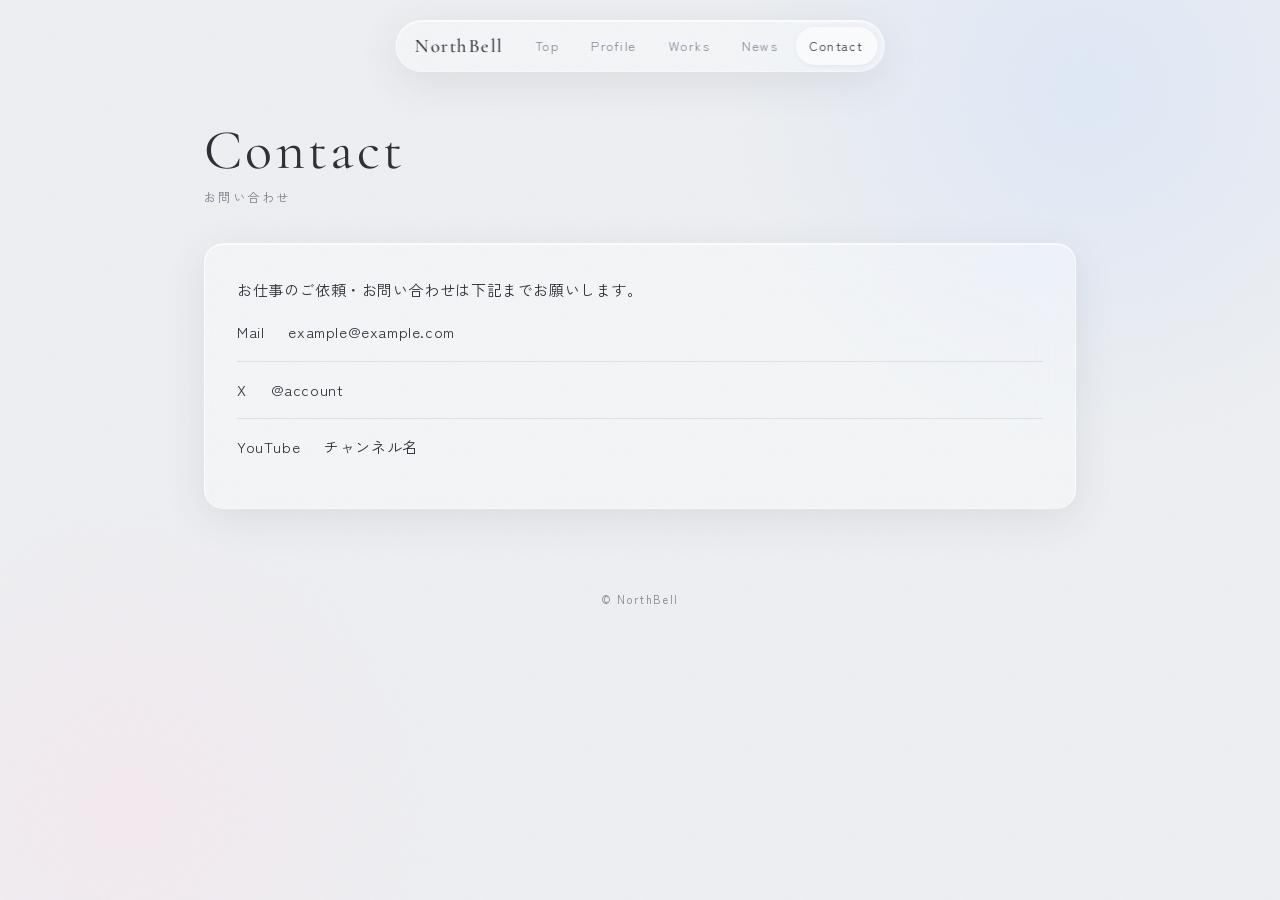
==== contact/index.html @ ae158049 "タブ型（複数ページ）構成に変更し、すりガラス・パール系の雛形に作り直し Co-Authored-By: Claude Opus 5.5 <noreply@anthropic.com> Claude-S" ====
<!doctype html>
<html lang="ja">
<head>
  <meta charset="utf-8">
  <meta name="viewport" content="width=device-width, initial-scale=1">
  <title>Contact | NorthBell 少女唄日</title>
  <meta name="description" content="バーチャルシンガー 少女唄日（しょうじょうか／NorthBell）の公式サイト">
  <meta property="og:title" content="Contact | NorthBell 少女唄日">
  <meta property="og:type" content="website">
  <meta property="og:image" content="../assets/img/ogp.jpg">
  <link rel="preconnect" href="https://fonts.googleapis.com">
  <link rel="preconnect" href="https://fonts.gstatic.com" crossorigin>
  <link href="https://fonts.googleapis.com/css2?family=Cormorant+Garamond:wght@300;400;500&family=Zen+Kaku+Gothic+New:wght@400;500&display=swap" rel="stylesheet">
  <link rel="stylesheet" href="../assets/css/style.css">
</head>
<body>

  <nav class="tabbar glass" aria-label="メニュー">
    <a class="logo" href="../">NorthBell</a>
      <a class="tab" href="../">Top</a>
      <a class="tab" href="../profile/">Profile</a>
      <a class="tab" href="../works/">Works</a>
      <a class="tab" href="../news/">News</a>
      <a class="tab" href="../contact/" aria-current="page">Contact</a>
  </nav>

  <main>
    <h1 class="page-title">Contact<small>お問い合わせ</small></h1>
    <div class="panel glass">
      <p>お仕事のご依頼・お問い合わせは下記までお願いします。</p>
      <ul class="list">
        <li><span>Mail</span><a href="mailto:example@example.com">example@example.com</a></li>
        <li><span>X</span><a href="#">@account</a></li>
        <li><span>YouTube</span><a href="#">チャンネル名</a></li>
      </ul>
    </div>
  </main>

  <footer>&copy; NorthBell</footer>

</body>
</html>
---- assets/css/style.css ----
/* ===== 色・質感はここで調整 ===== */
:root {
  --bg:        #eef0f3;              /* ベースのパールグレー */
  --ink:       #2a2d35;
  --sub:       #7b808c;
  --glass:     rgba(255,255,255,.38);
  --glass-edge:rgba(255,255,255,.75);
  --shadow:    0 10px 40px rgba(60,70,90,.10);
  --blur:      18px;
  /* パールの虹色。ハイライトにだけ使う */
  --pearl: conic-gradient(from 210deg, #f6e9f0, #e3edf7, #eef7ee, #f7f1e2, #f6e9f0);
}

* { box-sizing: border-box; margin: 0; padding: 0; }
html { -webkit-text-size-adjust: 100%; }

body {
  min-height: 100vh;
  color: var(--ink);
  background-color: var(--bg);
  /* ぼんやりした光だまり（背景に3D素材を置いたら弱めてOK） */
  background-image:
    radial-gradient(40vw 40vw at 85% 10%, rgba(222,232,247,.9), transparent 70%),
    radial-gradient(35vw 35vw at 10% 90%, rgba(246,233,240,.8), transparent 70%);
  background-attachment: fixed;
  font-family: "Zen Kaku Gothic New", sans-serif;
  font-size: 15px;
  line-height: 1.9;
  letter-spacing: .04em;
}

/* 薄いノイズ。のっぺり感を消す */
body::before {
  content: "";
  position: fixed; inset: 0;
  pointer-events: none;
  z-index: 100;
  opacity: .06;
  background-image: url("data:image/svg+xml,%3Csvg xmlns='http://www.w3.org/2000/svg' width='160' height='160'%3E%3Cfilter id='n'%3E%3CfeTurbulence type='fractalNoise' baseFrequency='.9' numOctaves='2' stitchTiles='stitch'/%3E%3C/filter%3E%3Crect width='100%25' height='100%25' filter='url(%23n)'/%3E%3C/svg%3E");
}

a { color: inherit; text-decoration: none; }
img { max-width: 100%; display: block; }

/* ===== すりガラス共通 ===== */
.glass {
  background: var(--glass);
  -webkit-backdrop-filter: blur(var(--blur)) saturate(140%);
  backdrop-filter: blur(var(--blur)) saturate(140%);
  border: 1px solid var(--glass-edge);
  border-bottom-color: rgba(255,255,255,.35);
  box-shadow: var(--shadow), inset 0 1px 0 rgba(255,255,255,.8);
}

/* ===== タブバー ===== */
.tabbar {
  position: fixed;
  top: 20px; left: 50%;
  transform: translateX(-50%);
  z-index: 10;
  display: flex; align-items: center; gap: 4px;
  padding: 6px;
  border-radius: 999px;
}
.tabbar .logo {
  font-family: "Cormorant Garamond", serif;
  font-size: 19px; font-weight: 500;
  letter-spacing: .08em;
  padding: 0 14px 0 12px;
}
.tabbar a.tab {
  font-size: 12.5px;
  letter-spacing: .12em;
  padding: 7px 14px;
  border-radius: 999px;
  color: var(--sub);
  transition: color .2s, background .2s;
}
.tabbar a.tab:hover { color: var(--ink); }
.tabbar a.tab[aria-current="page"] {
  color: var(--ink);
  background: rgba(255,255,255,.7);
  box-shadow: 0 1px 4px rgba(60,70,90,.08);
}

/* ===== ページ本体 ===== */
main {
  max-width: 920px;
  margin: 0 auto;
  padding: 120px 24px 80px;
}
.page-title {
  font-family: "Cormorant Garamond", serif;
  font-weight: 400;
  font-size: clamp(36px, 6vw, 56px);
  letter-spacing: .06em;
  line-height: 1.1;
}
.page-title small {
  display: block;
  font-family: "Zen Kaku Gothic New", sans-serif;
  font-size: 12px; letter-spacing: .2em;
  color: var(--sub);
  margin-top: 8px;
}
.panel {
  margin-top: 40px;
  padding: 32px;
  border-radius: 20px;
}

/* ===== トップ ===== */
.hero {
  min-height: calc(100vh - 200px);
  display: grid;
  place-items: center;
  text-align: center;
}
.hero-name {
  font-family: "Cormorant Garamond", serif;
  font-weight: 300;
  font-size: clamp(48px, 10vw, 104px);
  letter-spacing: .1em;
  line-height: 1;
}
.hero-ja { margin-top: 14px; font-size: 13px; letter-spacing: .4em; color: var(--sub); }

/* 3D素材が来るまでの仮のパール球。画像に差し替えたら消してOK */
.pearl {
  width: min(42vw, 260px); aspect-ratio: 1;
  margin: 0 auto 40px;
  border-radius: 50%;
  background:
    radial-gradient(circle at 32% 28%, #fff 0 8%, rgba(255,255,255,0) 30%),
    radial-gradient(circle at 70% 78%, rgba(200,210,235,.7), transparent 55%),
    var(--pearl);
  box-shadow: inset -18px -24px 50px rgba(150,160,190,.35), 0 30px 60px rgba(90,100,130,.15);
}

/* ===== 一覧 ===== */
.list { list-style: none; }
.list li { display: flex; gap: 24px; padding: 14px 0; border-bottom: 1px solid rgba(120,128,140,.18); }
.list li:last-child { border-bottom: 0; }
.list time { color: var(--sub); font-variant-numeric: tabular-nums; flex-shrink: 0; }

.works { display: grid; grid-template-columns: repeat(auto-fill, minmax(220px, 1fr)); gap: 20px; margin-top: 40px; }
.work { border-radius: 16px; overflow: hidden; }
.work .thumb { aspect-ratio: 16/9; background: var(--pearl); }
.work p { padding: 14px 16px; font-size: 14px; }
.work small { display: block; color: var(--sub); font-size: 12px; }

.profile { display: grid; grid-template-columns: 240px 1fr; gap: 32px; align-items: start; }
.profile .portrait { aspect-ratio: 3/4; border-radius: 16px; background: var(--pearl); }
.profile h2 { font-size: 22px; font-weight: 500; }
.profile h2 small { font-size: 13px; font-weight: 400; color: var(--sub); margin-left: .4em; }
.profile dl { display: grid; grid-template-columns: 6em 1fr; gap: 6px 16px; margin-top: 20px; font-size: 14px; }
.profile dt { color: var(--sub); }

footer { text-align: center; padding: 0 0 40px; font-size: 11px; letter-spacing: .15em; color: var(--sub); }

/* ===== スマホ：タブバーを下に ===== */
@media (max-width: 680px) {
  .tabbar { top: auto; bottom: 16px; width: calc(100% - 32px); justify-content: space-between; }
  .tabbar .logo { display: none; }
  .tabbar a.tab { padding: 8px 10px; font-size: 11.5px; letter-spacing: .06em; }
  main { padding: 56px 16px 120px; }
  .panel { padding: 22px; }
  .profile { grid-template-columns: 1fr; }
  footer { padding-bottom: 100px; }
}
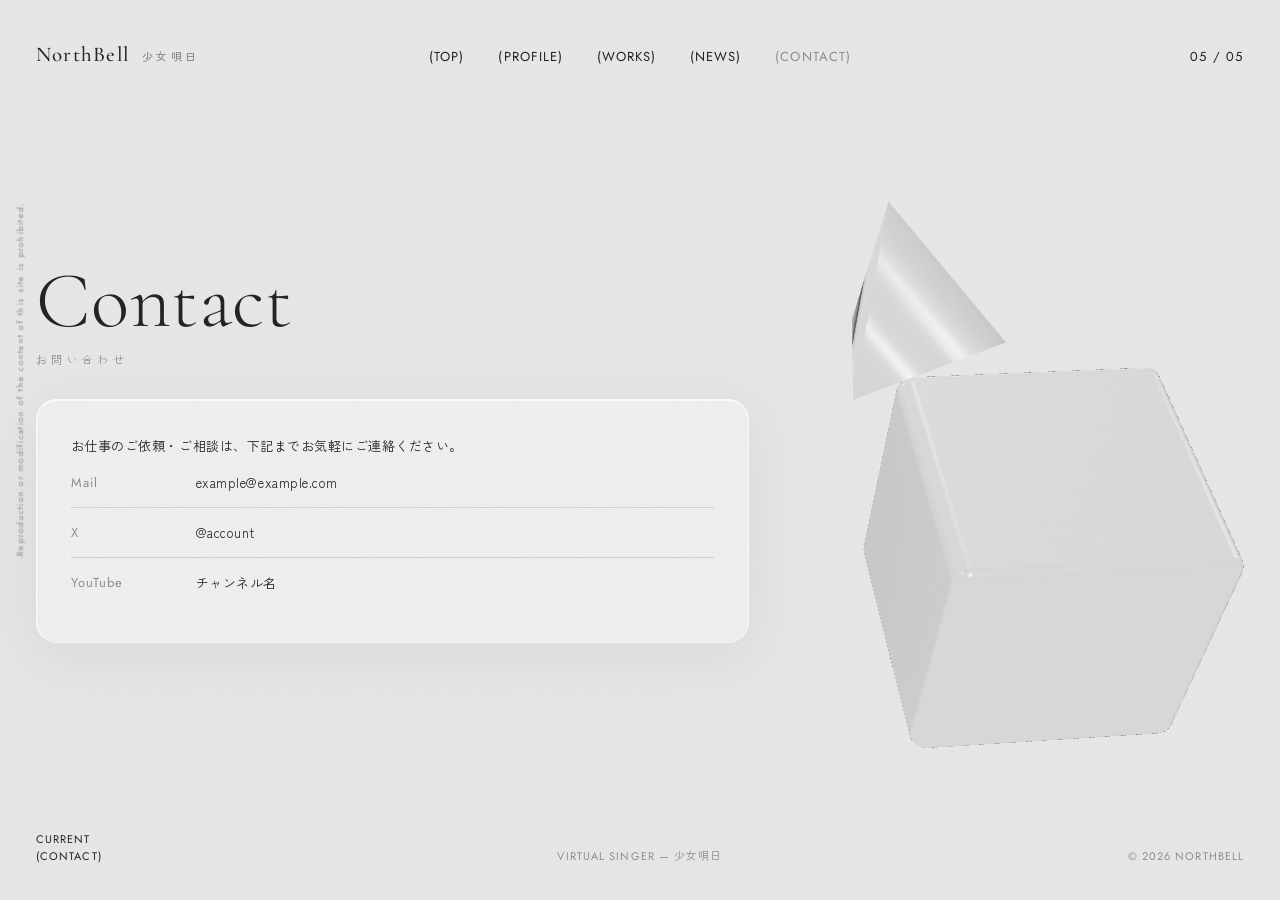
==== commit 02481613: "黄金比レイアウトのタブ型サイトに作り直し、すりガラスの3D（立方体・三角すい）とキャラ画像を追加 Co-Authored-By: Claude Opus 5.5 <noreply@anthropic." ====
--- a/contact/index.html
+++ b/contact/index.html
@@ -3,40 +3,55 @@
 <head>
   <meta charset="utf-8">
   <meta name="viewport" content="width=device-width, initial-scale=1">
-  <title>Contact | NorthBell 少女唄日</title>
+  <title>Contact — NorthBell 少女唄日</title>
   <meta name="description" content="バーチャルシンガー 少女唄日（しょうじょうか／NorthBell）の公式サイト">
-  <meta property="og:title" content="Contact | NorthBell 少女唄日">
+  <meta property="og:title" content="Contact — NorthBell 少女唄日">
   <meta property="og:type" content="website">
-  <meta property="og:image" content="../assets/img/ogp.jpg">
+  <meta property="og:image" content="/assets/img/ogp.jpg">
   <link rel="preconnect" href="https://fonts.googleapis.com">
   <link rel="preconnect" href="https://fonts.gstatic.com" crossorigin>
-  <link href="https://fonts.googleapis.com/css2?family=Cormorant+Garamond:wght@300;400;500&family=Zen+Kaku+Gothic+New:wght@400;500&display=swap" rel="stylesheet">
-  <link rel="stylesheet" href="../assets/css/style.css">
+  <link href="https://fonts.googleapis.com/css2?family=Cormorant+Garamond:wght@300;400;500&family=Jost:wght@400&family=Zen+Kaku+Gothic+New:wght@400;500&display=swap" rel="stylesheet">
+  <link rel="stylesheet" href="/assets/css/style.css">
+  <script type="importmap">{ "imports": { "three": "/assets/js/vendor/three.module.min.js" } }</script>
+  <script type="module" src="/assets/js/scene.js"></script>
 </head>
-<body>
+<body data-scene="sub">
 
-  <nav class="tabbar glass" aria-label="メニュー">
-    <a class="logo" href="../">NorthBell</a>
-      <a class="tab" href="../">Top</a>
-      <a class="tab" href="../profile/">Profile</a>
-      <a class="tab" href="../works/">Works</a>
-      <a class="tab" href="../news/">News</a>
-      <a class="tab" href="../contact/" aria-current="page">Contact</a>
-  </nav>
+  <canvas id="gl" aria-hidden="true"></canvas>
 
-  <main>
-    <h1 class="page-title">Contact<small>お問い合わせ</small></h1>
-    <div class="panel glass">
-      <p>お仕事のご依頼・お問い合わせは下記までお願いします。</p>
-      <ul class="list">
-        <li><span>Mail</span><a href="mailto:example@example.com">example@example.com</a></li>
-        <li><span>X</span><a href="#">@account</a></li>
-        <li><span>YouTube</span><a href="#">チャンネル名</a></li>
-      </ul>
+  <div class="frame is-text">
+    <header class="head">
+      <a class="logo" href="/">NorthBell<small>少女唄日</small></a>
+      <nav class="tabs" aria-label="メニュー">
+        <a href="/">Top</a>
+        <a href="/profile/">Profile</a>
+        <a href="/works/">Works</a>
+        <a href="/news/">News</a>
+        <a href="/contact/" aria-current="page">Contact</a>
+      </nav>
+      <span class="count">05 / 05</span>
+    </header>
+
+    <div class="content">
+      <h1 class="page-title">Contact<small>お問い合わせ</small></h1>
+      <div class="panel glass">
+        <p>お仕事のご依頼・ご相談は、下記までお気軽にご連絡ください。</p>
+        <ul class="rows">
+          <li><span class="k">Mail</span><a href="mailto:example@example.com">example@example.com</a></li>
+          <li><span class="k">X</span><a href="#">@account</a></li>
+          <li><span class="k">YouTube</span><a href="#">チャンネル名</a></li>
+        </ul>
+      </div>
     </div>
-  </main>
 
-  <footer>&copy; NorthBell</footer>
+    <footer class="foot">
+      <span>Current<br>(Contact)</span>
+      <span class="note">Virtual Singer — 少女唄日</span>
+      <span class="copy">&copy; 2026 NorthBell</span>
+    </footer>
+  </div>
+
+  <p class="side-note">Reproduction or modification of the content of this site is prohibited.</p>
 
 </body>
 </html>
--- a/assets/css/style.css
+++ b/assets/css/style.css
@@ -1,170 +1,295 @@
-/* ===== 色・質感はここで調整 ===== */
+/* =========================================================
+   NorthBell / 少女唄日
+   レイアウトは黄金比 φ = 1.618 を基準にしている
+   - 画面の分割      61.8% : 38.2%
+   - 文字サイズ      13 → 21 → 34 → 55 → 89 (×φ)
+   - 余白            8 → 13 → 21 → 34 → 55
+   ========================================================= */
+
 :root {
-  --bg:        #eef0f3;              /* ベースのパールグレー */
-  --ink:       #2a2d35;
-  --sub:       #7b808c;
-  --glass:     rgba(255,255,255,.38);
-  --glass-edge:rgba(255,255,255,.75);
-  --shadow:    0 10px 40px rgba(60,70,90,.10);
-  --blur:      18px;
-  /* パールの虹色。ハイライトにだけ使う */
-  --pearl: conic-gradient(from 210deg, #f6e9f0, #e3edf7, #eef7ee, #f7f1e2, #f6e9f0);
+  --bg:      #e7e7e7;
+  --ink:     #1f2024;
+  --sub:     #8b8d93;
+  --line:    rgba(31, 32, 36, .14);
+
+  --phi-a:   61.8fr;   /* 大 */
+  --phi-b:   38.2fr;   /* 小 */
+
+  --fs-0: 11px;
+  --fs-1: 13px;
+  --fs-2: 21px;
+  --fs-3: 34px;
+  --fs-4: 55px;
+  --fs-5: 89px;
+
+  --sp-1: 8px;
+  --sp-2: 13px;
+  --sp-3: 21px;
+  --sp-4: 34px;
+  --sp-5: 55px;
+
+  --edge: clamp(16px, 2.8vw, 40px);   /* 画面の外周の余白 */
+
+  --glass:      rgba(255, 255, 255, .34);
+  --glass-edge: rgba(255, 255, 255, .8);
+  --pearl: conic-gradient(from 210deg, #f4ecf1, #e5edf6, #edf5ee, #f5f0e4, #f4ecf1);
+
+  --serif: "Cormorant Garamond", serif;
+  --sans:  "Jost", "Zen Kaku Gothic New", sans-serif;
+  --ja:    "Zen Kaku Gothic New", sans-serif;
 }
 
 * { box-sizing: border-box; margin: 0; padding: 0; }
-html { -webkit-text-size-adjust: 100%; }
+
+html, body { height: 100%; }
 
 body {
-  min-height: 100vh;
+  background: var(--bg);
   color: var(--ink);
-  background-color: var(--bg);
-  /* ぼんやりした光だまり（背景に3D素材を置いたら弱めてOK） */
-  background-image:
-    radial-gradient(40vw 40vw at 85% 10%, rgba(222,232,247,.9), transparent 70%),
-    radial-gradient(35vw 35vw at 10% 90%, rgba(246,233,240,.8), transparent 70%);
-  background-attachment: fixed;
-  font-family: "Zen Kaku Gothic New", sans-serif;
-  font-size: 15px;
-  line-height: 1.9;
+  font-family: var(--ja);
+  font-size: var(--fs-1);
+  line-height: 1.8;
   letter-spacing: .04em;
-}
+  overflow: hidden;              /* スクロールしない */
+  -webkit-font-smoothing: antialiased;
+}
+
+a { color: inherit; text-decoration: none; }
+img { display: block; max-width: 100%; }
+ul { list-style: none; }
+
+/* ---------- 3D キャンバス（背面） ---------- */
+#gl {
+  position: fixed;
+  inset: 0;
+  width: 100%;
+  height: 100%;
+  z-index: 0;
+  opacity: 0;
+  transition: opacity 1.2s ease;
+}
+.gl-ready #gl { opacity: 1; }
 
 /* 薄いノイズ。のっぺり感を消す */
-body::before {
+body::after {
   content: "";
   position: fixed; inset: 0;
+  z-index: 50;
   pointer-events: none;
-  z-index: 100;
-  opacity: .06;
+  opacity: .05;
   background-image: url("data:image/svg+xml,%3Csvg xmlns='http://www.w3.org/2000/svg' width='160' height='160'%3E%3Cfilter id='n'%3E%3CfeTurbulence type='fractalNoise' baseFrequency='.9' numOctaves='2' stitchTiles='stitch'/%3E%3C/filter%3E%3Crect width='100%25' height='100%25' filter='url(%23n)'/%3E%3C/svg%3E");
 }
 
-a { color: inherit; text-decoration: none; }
-img { max-width: 100%; display: block; }
-
-/* ===== すりガラス共通 ===== */
+/* ---------- 画面の枠組み ---------- */
+.frame {
+  position: fixed;
+  inset: 0;
+  z-index: 1;
+  display: grid;
+  grid-template-columns: var(--phi-a) var(--phi-b);
+  grid-template-rows: auto 1fr auto;
+  padding: var(--edge);
+  gap: 0 var(--sp-5);
+  animation: fade .9s ease both;
+}
+.frame.is-reverse { grid-template-columns: var(--phi-b) var(--phi-a); }
+
+@keyframes fade { from { opacity: 0; transform: translateY(6px); } }
+
+/* ヘッダー：左にロゴ、中央にタブ、右にページ番号 */
+.head {
+  grid-column: 1 / -1;
+  display: grid;
+  grid-template-columns: 1fr auto 1fr;
+  align-items: baseline;
+  font-family: var(--sans);
+  font-size: var(--fs-1);
+  letter-spacing: .08em;
+}
+.logo { font-family: var(--serif); font-size: var(--fs-2); font-weight: 500; letter-spacing: .06em; }
+.logo small { font-family: var(--ja); font-size: var(--fs-0); color: var(--sub); margin-left: var(--sp-2); letter-spacing: .3em; }
+
+.tabs { display: flex; gap: var(--sp-4); text-transform: uppercase; }
+.tabs a { transition: color .2s; }
+.tabs a::before { content: "("; }
+.tabs a::after  { content: ")"; }
+.tabs a:hover { color: var(--sub); }
+.tabs a[aria-current="page"] { color: var(--sub); }
+
+.count { justify-self: end; font-variant-numeric: tabular-nums; }
+
+/* フッター：左に現在地、中央に一言、右にコピーライト */
+.foot {
+  grid-column: 1 / -1;
+  display: grid;
+  grid-template-columns: 1fr auto 1fr;
+  align-items: end;
+  font-family: var(--sans);
+  font-size: var(--fs-0);
+  letter-spacing: .1em;
+  text-transform: uppercase;
+  line-height: 1.5;
+}
+.foot .note { text-align: center; color: var(--sub); }
+.foot .copy { justify-self: end; color: var(--sub); }
+
+/* ---------- 中身 ---------- */
+.stage, .content { min-height: 0; position: relative; }
+
+/* キャラ画像の置き場所。WebGL が読めたらここに3Dで重ねる */
+.stage { display: grid; place-items: center; }
+.figure {
+  width: 100%;
+  height: 100%;
+  object-fit: contain;
+  transition: opacity .6s;
+}
+.gl-ready .figure { opacity: 0; }   /* 3D側に描くので HTML 側は隠す */
+
+.content {
+  display: flex;
+  flex-direction: column;
+  justify-content: center;
+}
+
+/* ---------- Top ---------- */
+.hero-name {
+  font-family: var(--serif);
+  font-weight: 300;
+  font-size: clamp(var(--fs-4), 6.2vw, var(--fs-5));
+  line-height: 1;
+  letter-spacing: .02em;
+}
+.hero-ja {
+  margin-top: var(--sp-3);
+  font-size: var(--fs-1);
+  letter-spacing: .5em;
+}
+.hero-ja small { color: var(--sub); letter-spacing: .2em; margin-left: var(--sp-1); }
+.hero-lead {
+  margin-top: var(--sp-5);
+  padding-top: var(--sp-3);
+  border-top: 1px solid var(--line);
+  font-family: var(--sans);
+  font-size: var(--fs-0);
+  letter-spacing: .14em;
+  text-transform: uppercase;
+  color: var(--sub);
+}
+
+/* ---------- 下層ページ共通 ---------- */
+.page-title {
+  font-family: var(--serif);
+  font-weight: 300;
+  font-size: clamp(var(--fs-4), 6.2vw, var(--fs-5));
+  line-height: 1;
+}
+.page-title small {
+  display: block;
+  margin-top: var(--sp-2);
+  font-family: var(--ja);
+  font-size: var(--fs-0);
+  letter-spacing: .4em;
+  color: var(--sub);
+}
+
 .glass {
   background: var(--glass);
-  -webkit-backdrop-filter: blur(var(--blur)) saturate(140%);
-  backdrop-filter: blur(var(--blur)) saturate(140%);
+  -webkit-backdrop-filter: blur(22px) saturate(140%);
+  backdrop-filter: blur(22px) saturate(140%);
   border: 1px solid var(--glass-edge);
-  border-bottom-color: rgba(255,255,255,.35);
-  box-shadow: var(--shadow), inset 0 1px 0 rgba(255,255,255,.8);
-}
-
-/* ===== タブバー ===== */
-.tabbar {
+  border-bottom-color: rgba(255, 255, 255, .35);
+  box-shadow: 0 13px 55px rgba(60, 64, 80, .08), inset 0 1px 0 rgba(255, 255, 255, .85);
+  border-radius: var(--sp-3);
+}
+
+.panel {
+  margin-top: var(--sp-4);
+  padding: var(--sp-4);
+  max-height: 61.8%;
+  overflow: auto;            /* 中身が多い時はパネルの中だけ動く */
+  scrollbar-width: thin;
+}
+
+/* 一覧（News / Contact） */
+.rows li {
+  display: grid;
+  grid-template-columns: 8em 1fr;
+  gap: var(--sp-3);
+  padding: var(--sp-2) 0;
+  border-bottom: 1px solid var(--line);
+}
+.rows li:last-child { border-bottom: 0; }
+.rows .k { font-family: var(--sans); color: var(--sub); font-variant-numeric: tabular-nums; letter-spacing: .08em; }
+
+/* Profile */
+.profile-name { font-size: var(--fs-2); font-weight: 500; letter-spacing: .12em; }
+.profile-name small { font-size: var(--fs-0); color: var(--sub); margin-left: var(--sp-2); letter-spacing: .2em; font-weight: 400; }
+.profile-text { margin-top: var(--sp-3); }
+.profile .rows { margin-top: var(--sp-3); }
+
+/* Works：細い線のグリッド */
+.works {
+  display: grid;
+  grid-template-columns: repeat(3, 1fr);
+  border-top: 1px solid var(--line);
+  border-left: 1px solid var(--line);
+  margin-top: var(--sp-4);
+  overflow: auto;
+}
+.work {
+  border-right: 1px solid var(--line);
+  border-bottom: 1px solid var(--line);
+  padding: var(--sp-2);
+  transition: background .3s;
+}
+.work:hover { background: rgba(255, 255, 255, .35); }
+.work .no { font-family: var(--serif); font-size: var(--fs-2); line-height: 1; }
+.work .thumb { aspect-ratio: 1.618 / 1; margin: var(--sp-2) 0; background: var(--pearl); border-radius: 4px; object-fit: cover; width: 100%; }
+.work p { font-size: var(--fs-1); line-height: 1.5; }
+.work small { display: block; font-family: var(--sans); font-size: var(--fs-0); color: var(--sub); letter-spacing: .08em; }
+
+/* 縦書きの小さな注意書き（左端） */
+.side-note {
   position: fixed;
-  top: 20px; left: 50%;
-  transform: translateX(-50%);
-  z-index: 10;
-  display: flex; align-items: center; gap: 4px;
-  padding: 6px;
-  border-radius: 999px;
-}
-.tabbar .logo {
-  font-family: "Cormorant Garamond", serif;
-  font-size: 19px; font-weight: 500;
-  letter-spacing: .08em;
-  padding: 0 14px 0 12px;
-}
-.tabbar a.tab {
-  font-size: 12.5px;
-  letter-spacing: .12em;
-  padding: 7px 14px;
-  border-radius: 999px;
+  left: calc(var(--edge) / 2 - 6px);
+  bottom: 38.2%;
+  z-index: 1;
+  writing-mode: vertical-rl;
+  transform: rotate(180deg);
+  font-family: var(--sans);
+  font-size: 9px;
+  letter-spacing: .14em;
   color: var(--sub);
-  transition: color .2s, background .2s;
-}
-.tabbar a.tab:hover { color: var(--ink); }
-.tabbar a.tab[aria-current="page"] {
-  color: var(--ink);
-  background: rgba(255,255,255,.7);
-  box-shadow: 0 1px 4px rgba(60,70,90,.08);
-}
-
-/* ===== ページ本体 ===== */
-main {
-  max-width: 920px;
-  margin: 0 auto;
-  padding: 120px 24px 80px;
-}
-.page-title {
-  font-family: "Cormorant Garamond", serif;
-  font-weight: 400;
-  font-size: clamp(36px, 6vw, 56px);
-  letter-spacing: .06em;
-  line-height: 1.1;
-}
-.page-title small {
-  display: block;
-  font-family: "Zen Kaku Gothic New", sans-serif;
-  font-size: 12px; letter-spacing: .2em;
-  color: var(--sub);
-  margin-top: 8px;
-}
-.panel {
-  margin-top: 40px;
-  padding: 32px;
-  border-radius: 20px;
-}
-
-/* ===== トップ ===== */
-.hero {
-  min-height: calc(100vh - 200px);
-  display: grid;
-  place-items: center;
-  text-align: center;
-}
-.hero-name {
-  font-family: "Cormorant Garamond", serif;
-  font-weight: 300;
-  font-size: clamp(48px, 10vw, 104px);
-  letter-spacing: .1em;
-  line-height: 1;
-}
-.hero-ja { margin-top: 14px; font-size: 13px; letter-spacing: .4em; color: var(--sub); }
-
-/* 3D素材が来るまでの仮のパール球。画像に差し替えたら消してOK */
-.pearl {
-  width: min(42vw, 260px); aspect-ratio: 1;
-  margin: 0 auto 40px;
-  border-radius: 50%;
-  background:
-    radial-gradient(circle at 32% 28%, #fff 0 8%, rgba(255,255,255,0) 30%),
-    radial-gradient(circle at 70% 78%, rgba(200,210,235,.7), transparent 55%),
-    var(--pearl);
-  box-shadow: inset -18px -24px 50px rgba(150,160,190,.35), 0 30px 60px rgba(90,100,130,.15);
-}
-
-/* ===== 一覧 ===== */
-.list { list-style: none; }
-.list li { display: flex; gap: 24px; padding: 14px 0; border-bottom: 1px solid rgba(120,128,140,.18); }
-.list li:last-child { border-bottom: 0; }
-.list time { color: var(--sub); font-variant-numeric: tabular-nums; flex-shrink: 0; }
-
-.works { display: grid; grid-template-columns: repeat(auto-fill, minmax(220px, 1fr)); gap: 20px; margin-top: 40px; }
-.work { border-radius: 16px; overflow: hidden; }
-.work .thumb { aspect-ratio: 16/9; background: var(--pearl); }
-.work p { padding: 14px 16px; font-size: 14px; }
-.work small { display: block; color: var(--sub); font-size: 12px; }
-
-.profile { display: grid; grid-template-columns: 240px 1fr; gap: 32px; align-items: start; }
-.profile .portrait { aspect-ratio: 3/4; border-radius: 16px; background: var(--pearl); }
-.profile h2 { font-size: 22px; font-weight: 500; }
-.profile h2 small { font-size: 13px; font-weight: 400; color: var(--sub); margin-left: .4em; }
-.profile dl { display: grid; grid-template-columns: 6em 1fr; gap: 6px 16px; margin-top: 20px; font-size: 14px; }
-.profile dt { color: var(--sub); }
-
-footer { text-align: center; padding: 0 0 40px; font-size: 11px; letter-spacing: .15em; color: var(--sub); }
-
-/* ===== スマホ：タブバーを下に ===== */
-@media (max-width: 680px) {
-  .tabbar { top: auto; bottom: 16px; width: calc(100% - 32px); justify-content: space-between; }
-  .tabbar .logo { display: none; }
-  .tabbar a.tab { padding: 8px 10px; font-size: 11.5px; letter-spacing: .06em; }
-  main { padding: 56px 16px 120px; }
-  .panel { padding: 22px; }
-  .profile { grid-template-columns: 1fr; }
-  footer { padding-bottom: 100px; }
-}
+  white-space: nowrap;
+}
+
+/* ---------- スマホ・縦長画面 ---------- */
+@media (max-width: 760px), (max-aspect-ratio: 4/5) {
+  .frame,
+  .frame.is-reverse {
+    grid-template-columns: 1fr;
+    grid-template-rows: auto var(--phi-a) var(--phi-b) auto;
+    gap: var(--sp-2) 0;
+  }
+  .frame.is-text { grid-template-rows: auto 1fr auto; }
+
+  .head { grid-template-columns: 1fr auto; }
+  .tabs {
+    grid-column: 1 / -1;
+    grid-row: 2;
+    justify-content: space-between;
+    gap: 0;
+    margin-top: var(--sp-2);
+    font-size: var(--fs-0);
+  }
+  .foot { grid-template-columns: 1fr 1fr; }
+  .foot .note { display: none; }
+
+  .content { justify-content: flex-start; }
+  .hero-lead { margin-top: var(--sp-3); }
+  .panel { max-height: 100%; padding: var(--sp-3); min-height: 0; }
+  .works { grid-template-columns: repeat(2, 1fr); }
+  .rows li { grid-template-columns: 6em 1fr; }
+  .side-note { display: none; }
+}
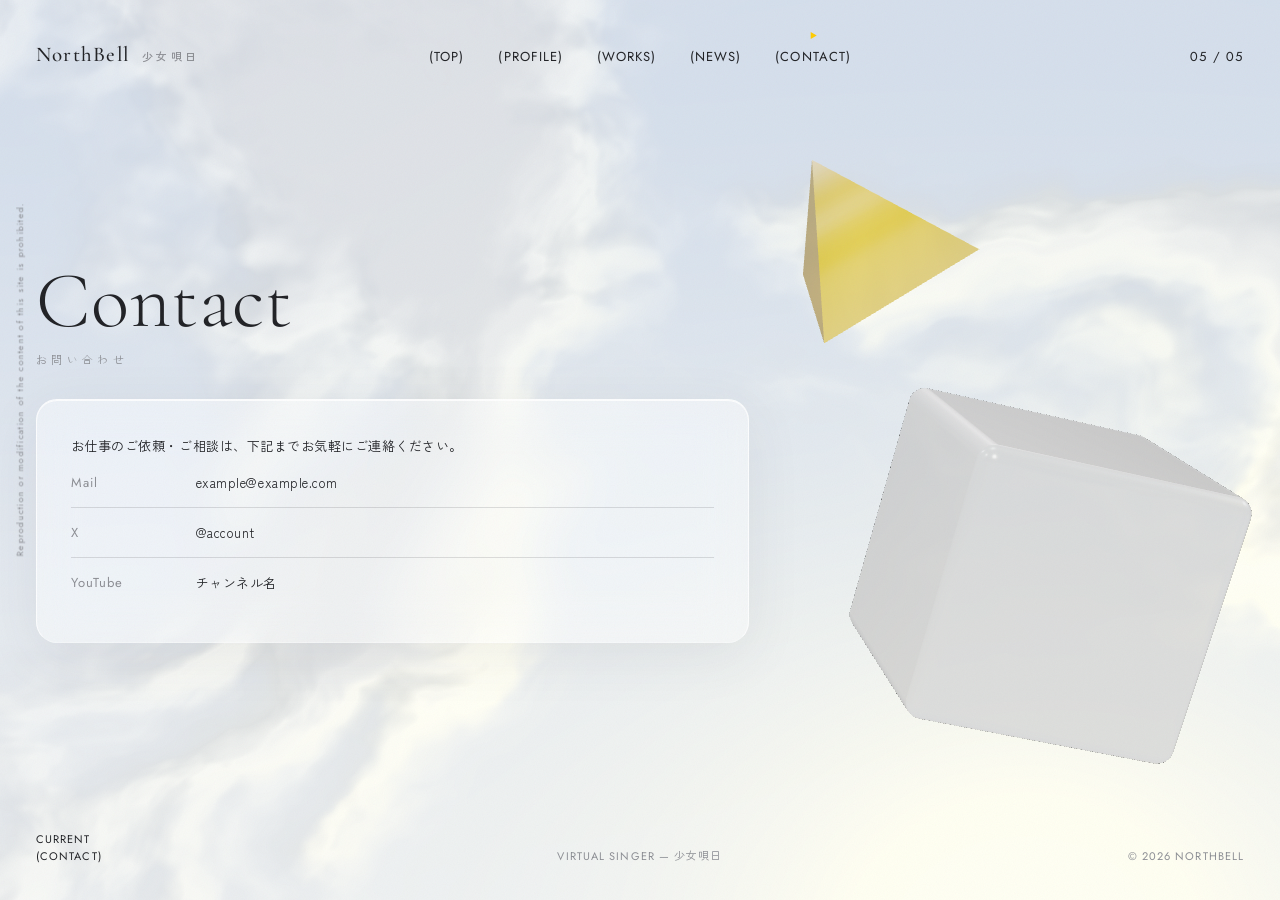
==== commit c5427e83: "背景に、夕日が透ける雲の空を追加（シェーダーで描画） Co-Authored-By: Claude Opus 5.5 <noreply@anthropic.com> Claude-Session: h" ====
--- a/contact/index.html
+++ b/contact/index.html
@@ -15,7 +15,7 @@
   <script type="importmap">{ "imports": { "three": "/assets/js/vendor/three.module.min.js" } }</script>
   <script type="module" src="/assets/js/scene.js"></script>
 </head>
-<body data-scene="sub">
+<body data-sky-fade="0.55" data-scene="sub">
 
   <canvas id="gl" aria-hidden="true"></canvas>
 
--- a/assets/css/style.css
+++ b/assets/css/style.css
@@ -12,6 +12,12 @@
   --sub:     #8b8d93;
   --line:    rgba(31, 32, 36, .14);
 
+  /* イメージカラー */
+  --white:   #FFFFFF;
+  --accent:  #FFCC00;
+  /* 再生ボタン ▶ のモチーフ（黄色の三角） */
+  --play: url("data:image/svg+xml,%3Csvg xmlns='http://www.w3.org/2000/svg' viewBox='0 0 10 10'%3E%3Cpath d='M1 0L9.66 5L1 10Z' fill='%23FFCC00'/%3E%3C/svg%3E");
+
   --phi-a:   61.8fr;   /* 大 */
   --phi-b:   38.2fr;   /* 小 */
 
@@ -30,7 +36,7 @@
 
   --edge: clamp(16px, 2.8vw, 40px);   /* 画面の外周の余白 */
 
-  --glass:      rgba(255, 255, 255, .34);
+  --glass:      rgba(255, 255, 255, .46);
   --glass-edge: rgba(255, 255, 255, .8);
   --pearl: conic-gradient(from 210deg, #f4ecf1, #e5edf6, #edf5ee, #f5f0e4, #f4ecf1);
 
@@ -44,7 +50,8 @@
 html, body { height: 100%; }
 
 body {
-  background: var(--bg);
+  /* WebGL が使えない時の空（ふだんは3Dの雲が上に描かれる） */
+  background: var(--bg) linear-gradient(to bottom, #d3dbe6, #edf0f3 70%, #fbf3d9) fixed;
   color: var(--ink);
   font-family: var(--ja);
   font-size: var(--fs-1);
@@ -55,6 +62,7 @@
 }
 
 a { color: inherit; text-decoration: none; }
+::selection { background: var(--accent); color: var(--ink); }
 img { display: block; max-width: 100%; }
 ul { list-style: none; }
 
@@ -114,7 +122,12 @@
 .tabs a::before { content: "("; }
 .tabs a::after  { content: ")"; }
 .tabs a:hover { color: var(--sub); }
-.tabs a[aria-current="page"] { color: var(--sub); }
+.tabs a[aria-current="page"] {
+  /* 今いるタブの上に小さな ▶ */
+  background: var(--play) no-repeat 50% 0 / 7px 7px;
+  padding-top: 13px;
+  margin-top: -13px;
+}
 
 .count { justify-self: end; font-variant-numeric: tabular-nums; }
 
@@ -170,6 +183,8 @@
   margin-top: var(--sp-5);
   padding-top: var(--sp-3);
   border-top: 1px solid var(--line);
+  padding-left: var(--sp-3);
+  background: var(--play) no-repeat 0 calc(var(--sp-3) + 4px) / 8px 8px;
   font-family: var(--sans);
   font-size: var(--fs-0);
   letter-spacing: .14em;
@@ -243,9 +258,21 @@
   padding: var(--sp-2);
   transition: background .3s;
 }
-.work:hover { background: rgba(255, 255, 255, .35); }
+.work:hover { background: rgba(255, 255, 255, .5); }
 .work .no { font-family: var(--serif); font-size: var(--fs-2); line-height: 1; }
-.work .thumb { aspect-ratio: 1.618 / 1; margin: var(--sp-2) 0; background: var(--pearl); border-radius: 4px; object-fit: cover; width: 100%; }
+.work .thumb { position: relative; aspect-ratio: 1.618 / 1; margin: var(--sp-2) 0; background: var(--pearl); border-radius: 4px; overflow: hidden; }
+.work .thumb img { width: 100%; height: 100%; object-fit: cover; }
+/* マウスを乗せると再生ボタンが出る */
+.work .thumb::after {
+  content: "";
+  position: absolute; inset: 0;
+  background: var(--play) no-repeat 54% 50% / 21px 21px, rgba(255, 255, 255, .35);
+  -webkit-backdrop-filter: blur(6px);
+  backdrop-filter: blur(6px);
+  opacity: 0;
+  transition: opacity .3s;
+}
+.work:hover .thumb::after { opacity: 1; }
 .work p { font-size: var(--fs-1); line-height: 1.5; }
 .work small { display: block; font-family: var(--sans); font-size: var(--fs-0); color: var(--sub); letter-spacing: .08em; }
 
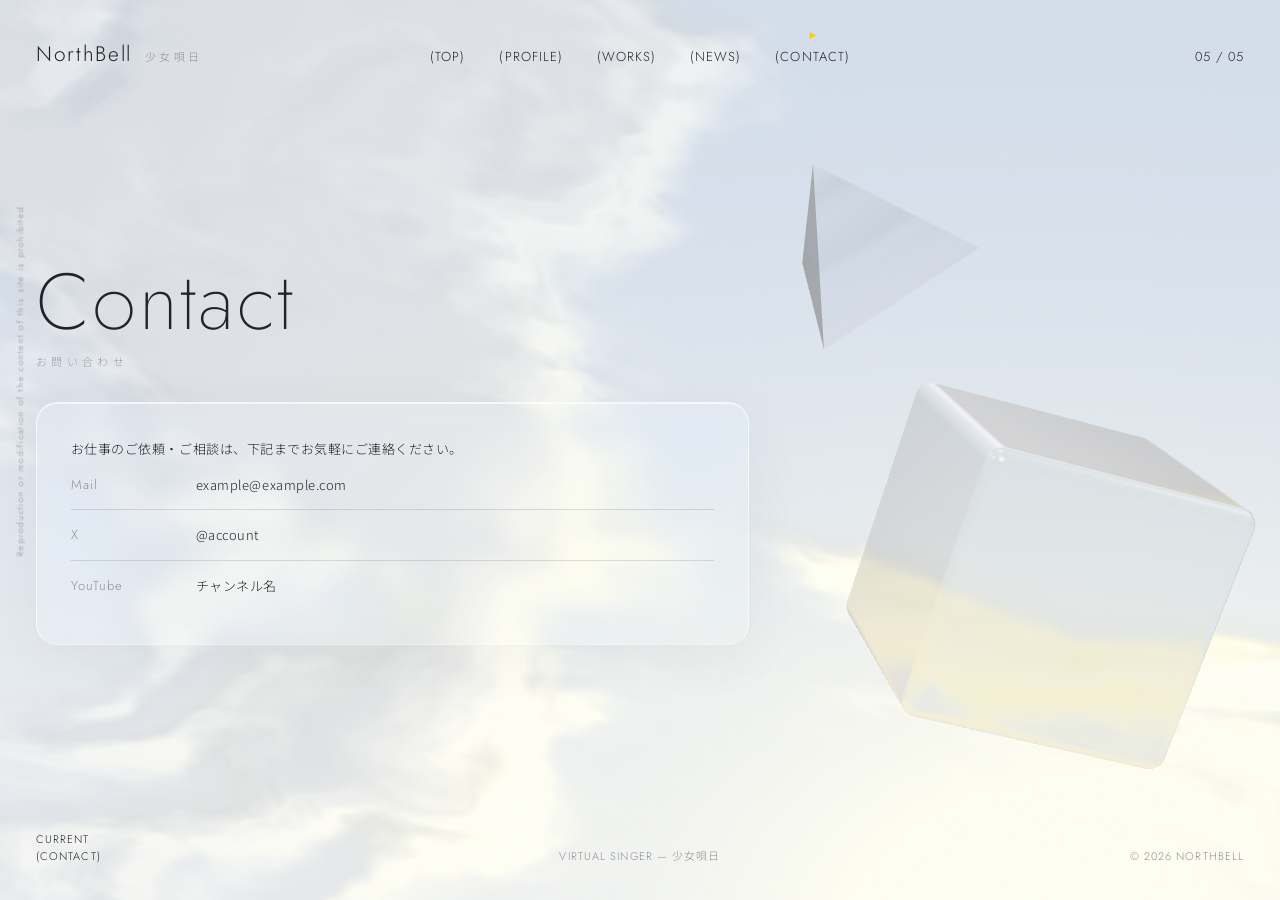
==== commit 3dd3d8f4: "フォントを細めのゴシック体に統一、三角すいを元の位置で透明なガラスに、雲を横向きに修正 Co-Authored-By: Claude Opus 5.5 <noreply@anthropic.com> " ====
--- a/contact/index.html
+++ b/contact/index.html
@@ -10,7 +10,7 @@
   <meta property="og:image" content="/assets/img/ogp.jpg">
   <link rel="preconnect" href="https://fonts.googleapis.com">
   <link rel="preconnect" href="https://fonts.gstatic.com" crossorigin>
-  <link href="https://fonts.googleapis.com/css2?family=Cormorant+Garamond:wght@300;400;500&family=Jost:wght@400&family=Zen+Kaku+Gothic+New:wght@400;500&display=swap" rel="stylesheet">
+  <link href="https://fonts.googleapis.com/css2?family=Jost:wght@200;300;400&family=Noto+Sans+JP:wght@200;300;400&display=swap" rel="stylesheet">
   <link rel="stylesheet" href="/assets/css/style.css">
   <script type="importmap">{ "imports": { "three": "/assets/js/vendor/three.module.min.js" } }</script>
   <script type="module" src="/assets/js/scene.js"></script>
--- a/assets/css/style.css
+++ b/assets/css/style.css
@@ -36,13 +36,14 @@
 
   --edge: clamp(16px, 2.8vw, 40px);   /* 画面の外周の余白 */
 
-  --glass:      rgba(255, 255, 255, .46);
-  --glass-edge: rgba(255, 255, 255, .8);
+  --glass:      rgba(255, 255, 255, .18);
+  --glass-edge: rgba(255, 255, 255, .7);
   --pearl: conic-gradient(from 210deg, #f4ecf1, #e5edf6, #edf5ee, #f5f0e4, #f4ecf1);
 
-  --serif: "Cormorant Garamond", serif;
-  --sans:  "Jost", "Zen Kaku Gothic New", sans-serif;
-  --ja:    "Zen Kaku Gothic New", sans-serif;
+  /* 細めのゴシック体で統一 */
+  --display: "Jost", "Noto Sans JP", sans-serif;   /* 大きな見出し（weight 200） */
+  --sans:    "Jost", "Noto Sans JP", sans-serif;   /* 英字の小さなラベル */
+  --ja:      "Noto Sans JP", sans-serif;           /* 本文 */
 }
 
 * { box-sizing: border-box; margin: 0; padding: 0; }
@@ -54,6 +55,7 @@
   background: var(--bg) linear-gradient(to bottom, #d3dbe6, #edf0f3 70%, #fbf3d9) fixed;
   color: var(--ink);
   font-family: var(--ja);
+  font-weight: 300;
   font-size: var(--fs-1);
   line-height: 1.8;
   letter-spacing: .04em;
@@ -114,7 +116,7 @@
   font-size: var(--fs-1);
   letter-spacing: .08em;
 }
-.logo { font-family: var(--serif); font-size: var(--fs-2); font-weight: 500; letter-spacing: .06em; }
+.logo { font-family: var(--display); font-size: var(--fs-2); font-weight: 300; letter-spacing: .08em; }
 .logo small { font-family: var(--ja); font-size: var(--fs-0); color: var(--sub); margin-left: var(--sp-2); letter-spacing: .3em; }
 
 .tabs { display: flex; gap: var(--sp-4); text-transform: uppercase; }
@@ -167,11 +169,11 @@
 
 /* ---------- Top ---------- */
 .hero-name {
-  font-family: var(--serif);
-  font-weight: 300;
+  font-family: var(--display);
+  font-weight: 200;
   font-size: clamp(var(--fs-4), 6.2vw, var(--fs-5));
-  line-height: 1;
-  letter-spacing: .02em;
+  line-height: 1.05;
+  letter-spacing: .04em;
 }
 .hero-ja {
   margin-top: var(--sp-3);
@@ -194,10 +196,11 @@
 
 /* ---------- 下層ページ共通 ---------- */
 .page-title {
-  font-family: var(--serif);
-  font-weight: 300;
+  font-family: var(--display);
+  font-weight: 200;
   font-size: clamp(var(--fs-4), 6.2vw, var(--fs-5));
-  line-height: 1;
+  line-height: 1.05;
+  letter-spacing: .03em;
 }
 .page-title small {
   display: block;
@@ -210,11 +213,11 @@
 
 .glass {
   background: var(--glass);
-  -webkit-backdrop-filter: blur(22px) saturate(140%);
-  backdrop-filter: blur(22px) saturate(140%);
+  -webkit-backdrop-filter: blur(10px) saturate(150%);
+  backdrop-filter: blur(10px) saturate(150%);
   border: 1px solid var(--glass-edge);
   border-bottom-color: rgba(255, 255, 255, .35);
-  box-shadow: 0 13px 55px rgba(60, 64, 80, .08), inset 0 1px 0 rgba(255, 255, 255, .85);
+  box-shadow: 0 13px 55px rgba(60, 64, 80, .06), inset 0 1px 0 rgba(255, 255, 255, .7);
   border-radius: var(--sp-3);
 }
 
@@ -238,8 +241,8 @@
 .rows .k { font-family: var(--sans); color: var(--sub); font-variant-numeric: tabular-nums; letter-spacing: .08em; }
 
 /* Profile */
-.profile-name { font-size: var(--fs-2); font-weight: 500; letter-spacing: .12em; }
-.profile-name small { font-size: var(--fs-0); color: var(--sub); margin-left: var(--sp-2); letter-spacing: .2em; font-weight: 400; }
+.profile-name { font-size: var(--fs-2); font-weight: 300; letter-spacing: .12em; }
+.profile-name small { font-size: var(--fs-0); color: var(--sub); margin-left: var(--sp-2); letter-spacing: .2em; font-weight: 300; }
 .profile-text { margin-top: var(--sp-3); }
 .profile .rows { margin-top: var(--sp-3); }
 
@@ -259,7 +262,7 @@
   transition: background .3s;
 }
 .work:hover { background: rgba(255, 255, 255, .5); }
-.work .no { font-family: var(--serif); font-size: var(--fs-2); line-height: 1; }
+.work .no { font-family: var(--display); font-weight: 200; font-size: var(--fs-2); line-height: 1; }
 .work .thumb { position: relative; aspect-ratio: 1.618 / 1; margin: var(--sp-2) 0; background: var(--pearl); border-radius: 4px; overflow: hidden; }
 .work .thumb img { width: 100%; height: 100%; object-fit: cover; }
 /* マウスを乗せると再生ボタンが出る */
@@ -319,4 +322,23 @@
   .works { grid-template-columns: repeat(2, 1fr); }
   .rows li { grid-template-columns: 6em 1fr; }
   .side-note { display: none; }
-}
+
+  /* Profile：立ち絵を大きく、画面からはみ出させてパネルの後ろに敷く */
+  .frame.is-profile { grid-template-rows: auto 1fr auto; }
+  .is-profile .content { grid-row: 2; grid-column: 1; z-index: 1; }
+  .is-profile .stage {
+    grid-row: 2; grid-column: 1;
+    display: block;
+    align-self: end;
+    height: 61.8%;
+  }
+  .is-profile .figure {
+    position: absolute;
+    left: -8%;
+    bottom: -4%;
+    width: 168%;
+    height: auto;
+    max-width: none;
+    aspect-ratio: 2566 / 1724;
+  }
+}
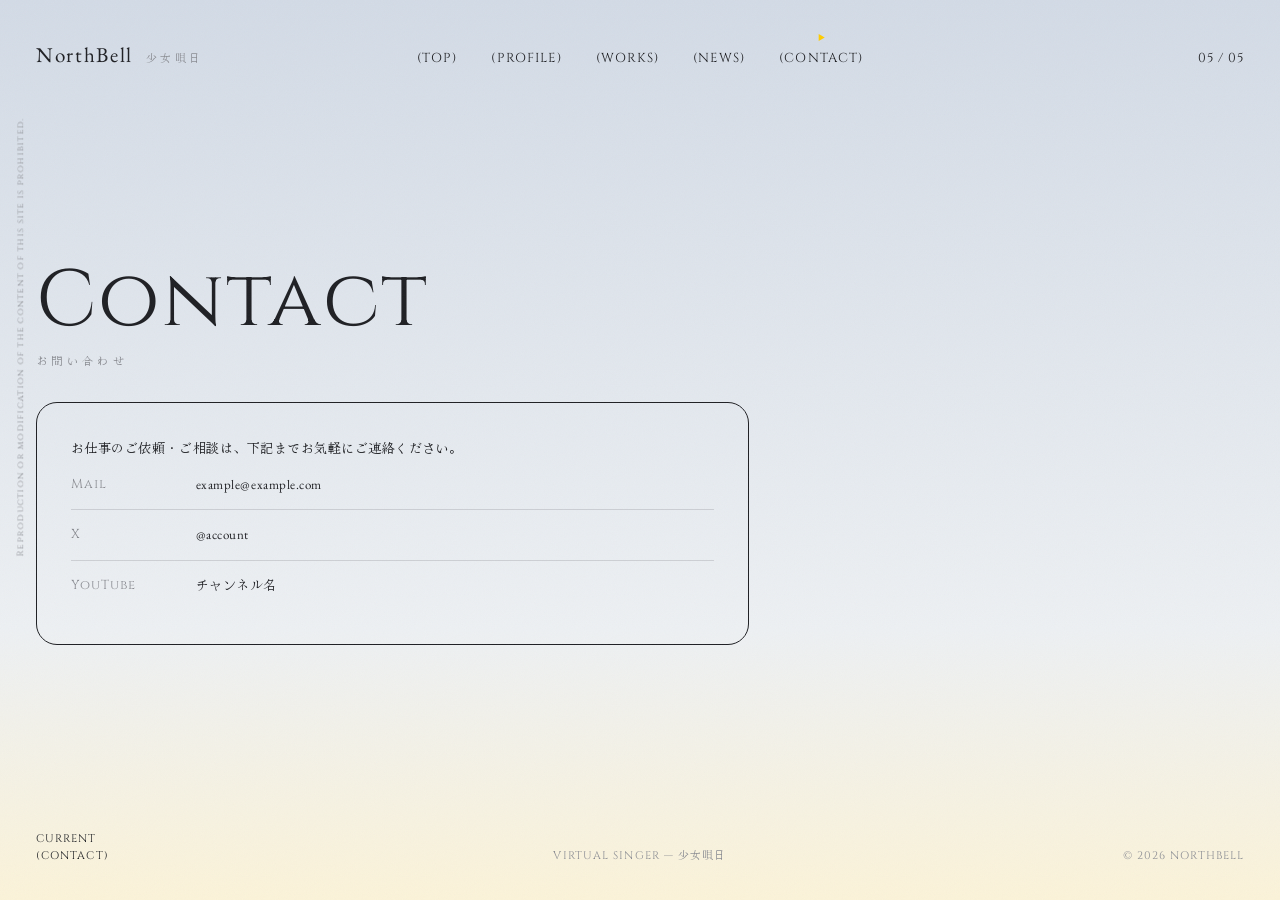
==== commit 62b98198: "フォントを EB Garamond・Cinzel・ひな明朝に変更。アーチの水辺を元作品の構図に近づけ（見上げる構図、太く丸いアーチ、正しく映る空）、白い物が光って見える問題を修正 Co-Authore" ====
--- a/contact/index.html
+++ b/contact/index.html
@@ -10,7 +10,7 @@
   <meta property="og:image" content="/assets/img/ogp.jpg">
   <link rel="preconnect" href="https://fonts.googleapis.com">
   <link rel="preconnect" href="https://fonts.gstatic.com" crossorigin>
-  <link href="https://fonts.googleapis.com/css2?family=Jost:wght@200;300;400&family=Noto+Sans+JP:wght@200;300;400&display=swap" rel="stylesheet">
+  <link href="https://fonts.googleapis.com/css2?family=Cinzel:wght@400;500&family=EB+Garamond:ital,wght@0,400;0,500;1,400&family=Hina+Mincho&display=swap" rel="stylesheet">
   <link rel="stylesheet" href="/assets/css/style.css">
   <script type="importmap">{ "imports": { "three": "/assets/js/vendor/three.module.min.js" } }</script>
   <script type="module" src="/assets/js/scene.js"></script>
--- a/assets/css/style.css
+++ b/assets/css/style.css
@@ -36,14 +36,13 @@
 
   --edge: clamp(16px, 2.8vw, 40px);   /* 画面の外周の余白 */
 
-  --glass:      rgba(255, 255, 255, .18);
-  --glass-edge: rgba(255, 255, 255, .7);
   --pearl: conic-gradient(from 210deg, #f4ecf1, #e5edf6, #edf5ee, #f5f0e4, #f4ecf1);
 
-  /* 細めのゴシック体で統一 */
-  --display: "Jost", "Noto Sans JP", sans-serif;   /* 大きな見出し（weight 200） */
-  --sans:    "Jost", "Noto Sans JP", sans-serif;   /* 英字の小さなラベル */
-  --ja:      "Noto Sans JP", sans-serif;           /* 本文 */
+  /* 英字は EB Garamond と Cinzel、日本語はひな明朝 */
+  --display: "EB Garamond", "Hina Mincho", serif;  /* 大きな名前・ロゴ */
+  --caps:    "Cinzel", "Hina Mincho", serif;       /* 見出し・タブ・小さなラベル（大文字の書体） */
+  --sans:    var(--caps);
+  --ja:      "EB Garamond", "Hina Mincho", serif;  /* 本文：英字は Garamond、日本語はひな明朝 */
 }
 
 * { box-sizing: border-box; margin: 0; padding: 0; }
@@ -55,7 +54,7 @@
   background: var(--bg) linear-gradient(to bottom, #d3dbe6, #edf0f3 70%, #fbf3d9) fixed;
   color: var(--ink);
   font-family: var(--ja);
-  font-weight: 300;
+  font-weight: 400;
   font-size: var(--fs-1);
   line-height: 1.8;
   letter-spacing: .04em;
@@ -116,7 +115,7 @@
   font-size: var(--fs-1);
   letter-spacing: .08em;
 }
-.logo { font-family: var(--display); font-size: var(--fs-2); font-weight: 300; letter-spacing: .08em; }
+.logo { font-family: var(--display); font-size: var(--fs-2); font-weight: 400; letter-spacing: .08em; }
 .logo small { font-family: var(--ja); font-size: var(--fs-0); color: var(--sub); margin-left: var(--sp-2); letter-spacing: .3em; }
 
 .tabs { display: flex; gap: var(--sp-4); text-transform: uppercase; }
@@ -170,7 +169,7 @@
 /* ---------- Top ---------- */
 .hero-name {
   font-family: var(--display);
-  font-weight: 200;
+  font-weight: 400;
   font-size: clamp(var(--fs-4), 6.2vw, var(--fs-5));
   line-height: 1.05;
   letter-spacing: .04em;
@@ -196,8 +195,8 @@
 
 /* ---------- 下層ページ共通 ---------- */
 .page-title {
-  font-family: var(--display);
-  font-weight: 200;
+  font-family: var(--caps);
+  font-weight: 400;
   font-size: clamp(var(--fs-4), 6.2vw, var(--fs-5));
   line-height: 1.05;
   letter-spacing: .03em;
@@ -211,13 +210,10 @@
   color: var(--sub);
 }
 
+/* 文字の入る枠：黒い細線＋角丸（ガラス風はやめた） */
 .glass {
-  background: var(--glass);
-  -webkit-backdrop-filter: blur(10px) saturate(150%);
-  backdrop-filter: blur(10px) saturate(150%);
-  border: 1px solid var(--glass-edge);
-  border-bottom-color: rgba(255, 255, 255, .35);
-  box-shadow: 0 13px 55px rgba(60, 64, 80, .06), inset 0 1px 0 rgba(255, 255, 255, .7);
+  background: transparent;
+  border: 1px solid var(--ink);
   border-radius: var(--sp-3);
 }
 
@@ -241,8 +237,8 @@
 .rows .k { font-family: var(--sans); color: var(--sub); font-variant-numeric: tabular-nums; letter-spacing: .08em; }
 
 /* Profile */
-.profile-name { font-size: var(--fs-2); font-weight: 300; letter-spacing: .12em; }
-.profile-name small { font-size: var(--fs-0); color: var(--sub); margin-left: var(--sp-2); letter-spacing: .2em; font-weight: 300; }
+.profile-name { font-size: var(--fs-2); font-weight: 400; letter-spacing: .12em; }
+.profile-name small { font-size: var(--fs-0); color: var(--sub); margin-left: var(--sp-2); letter-spacing: .2em; font-weight: 400; }
 .profile-text { margin-top: var(--sp-3); }
 .profile .rows { margin-top: var(--sp-3); }
 
@@ -262,16 +258,14 @@
   transition: background .3s;
 }
 .work:hover { background: rgba(255, 255, 255, .5); }
-.work .no { font-family: var(--display); font-weight: 200; font-size: var(--fs-2); line-height: 1; }
+.work .no { font-family: var(--display); font-style: italic; font-weight: 400; font-size: var(--fs-2); line-height: 1; }
 .work .thumb { position: relative; aspect-ratio: 1.618 / 1; margin: var(--sp-2) 0; background: var(--pearl); border-radius: 4px; overflow: hidden; }
 .work .thumb img { width: 100%; height: 100%; object-fit: cover; }
 /* マウスを乗せると再生ボタンが出る */
 .work .thumb::after {
   content: "";
   position: absolute; inset: 0;
-  background: var(--play) no-repeat 54% 50% / 21px 21px, rgba(255, 255, 255, .35);
-  -webkit-backdrop-filter: blur(6px);
-  backdrop-filter: blur(6px);
+  background: var(--play) no-repeat 54% 50% / 21px 21px, rgba(255, 255, 255, .55);
   opacity: 0;
   transition: opacity .3s;
 }
@@ -342,3 +336,21 @@
     aspect-ratio: 2566 / 1724;
   }
 }
+
+/* ---------- インスタントカメラ風の粒子（文字やパネルの上にも） ---------- */
+/* 3D 側でも粒子をかけているので、ここは控えめに全体をなじませる役 */
+html:not([data-film="off"]) body::after {
+  inset: -50%;
+  opacity: .035;
+  animation: grain .8s steps(4) infinite;
+}
+@keyframes grain {
+  0%   { transform: translate(0, 0); }
+  25%  { transform: translate(-3%, 2%); }
+  50%  { transform: translate(2%, -3%); }
+  75%  { transform: translate(-1%, -2%); }
+  100% { transform: translate(3%, 1%); }
+}
+@media (prefers-reduced-motion: reduce) {
+  html body::after { animation: none; }
+}
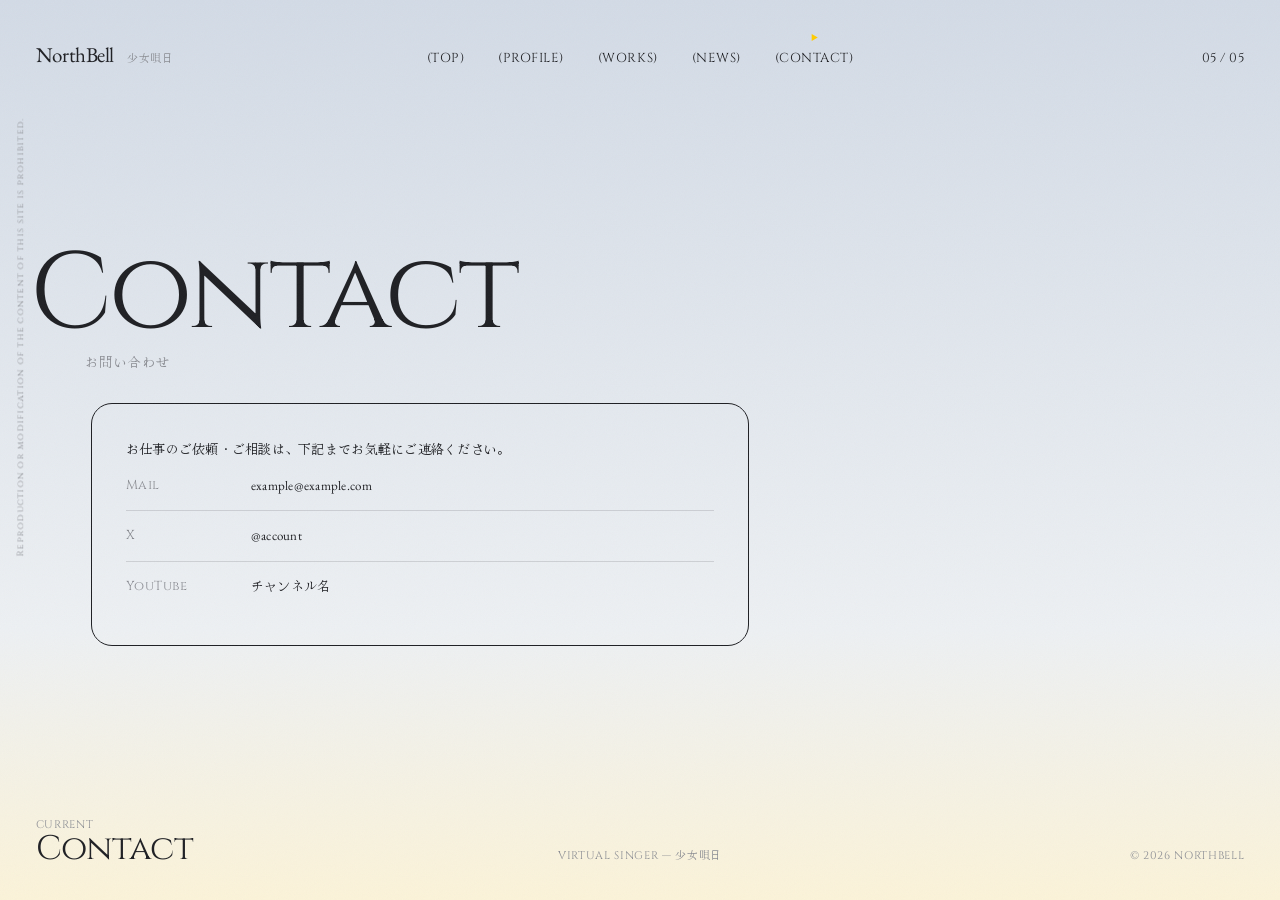
==== commit 7681b0aa: "文字組みをダイナミックに：見出しを大きく・字間を詰める・行頭を段差でずらす。NorthBell を1行に、斜体をやめる Co-Authored-By: Claude Opus 5.5 <noreply" ====
--- a/contact/index.html
+++ b/contact/index.html
@@ -45,7 +45,7 @@
     </div>
 
     <footer class="foot">
-      <span>Current<br>(Contact)</span>
+      <span class="cur"><small>Current</small>Contact</span>
       <span class="note">Virtual Singer — 少女唄日</span>
       <span class="copy">&copy; 2026 NorthBell</span>
     </footer>
--- a/assets/css/style.css
+++ b/assets/css/style.css
@@ -57,7 +57,7 @@
   font-weight: 400;
   font-size: var(--fs-1);
   line-height: 1.8;
-  letter-spacing: .04em;
+  letter-spacing: .02em;
   overflow: hidden;              /* スクロールしない */
   -webkit-font-smoothing: antialiased;
 }
@@ -113,10 +113,10 @@
   align-items: baseline;
   font-family: var(--sans);
   font-size: var(--fs-1);
-  letter-spacing: .08em;
-}
-.logo { font-family: var(--display); font-size: var(--fs-2); font-weight: 400; letter-spacing: .08em; }
-.logo small { font-family: var(--ja); font-size: var(--fs-0); color: var(--sub); margin-left: var(--sp-2); letter-spacing: .3em; }
+  letter-spacing: .04em;
+}
+.logo { font-family: var(--display); font-size: var(--fs-2); font-weight: 400; letter-spacing: -.02em; }
+.logo small { font-family: var(--ja); font-size: var(--fs-0); color: var(--sub); margin-left: var(--sp-2); letter-spacing: .06em; }
 
 .tabs { display: flex; gap: var(--sp-4); text-transform: uppercase; }
 .tabs a { transition: color .2s; }
@@ -140,11 +140,14 @@
   align-items: end;
   font-family: var(--sans);
   font-size: var(--fs-0);
-  letter-spacing: .1em;
+  letter-spacing: .06em;
   text-transform: uppercase;
   line-height: 1.5;
 }
 .foot .note { text-align: center; color: var(--sub); }
+/* 左下の現在地：ページ名を大きく */
+.foot .cur { font-family: var(--caps); font-size: var(--fs-3); line-height: .9; letter-spacing: -.02em; text-transform: none; }
+.foot .cur small { display: block; font-size: var(--fs-0); letter-spacing: .06em; color: var(--sub); text-transform: uppercase; margin-bottom: 4px; }
 .foot .copy { justify-self: end; color: var(--sub); }
 
 /* ---------- 中身 ---------- */
@@ -167,28 +170,33 @@
 }
 
 /* ---------- Top ---------- */
+/* 文字は大小の差を大きく、字間は詰めて、行頭を少しずつずらす（黄金比の段差） */
 .hero-name {
   font-family: var(--display);
   font-weight: 400;
-  font-size: clamp(var(--fs-4), 6.2vw, var(--fs-5));
-  line-height: 1.05;
-  letter-spacing: .04em;
+  font-size: clamp(var(--fs-4), 8.4vw, 144px);    /* 89 × φ = 144 */
+  line-height: .9;
+  letter-spacing: -.035em;
+  white-space: nowrap;                            /* NorthBell は改行しない */
+  margin-left: -.06em;
 }
 .hero-ja {
   margin-top: var(--sp-3);
-  font-size: var(--fs-1);
-  letter-spacing: .5em;
-}
-.hero-ja small { color: var(--sub); letter-spacing: .2em; margin-left: var(--sp-1); }
+  padding-left: var(--sp-5);                      /* 一段下げる */
+  font-size: var(--fs-2);
+  letter-spacing: .08em;
+}
+.hero-ja small { font-size: var(--fs-0); color: var(--sub); letter-spacing: .06em; margin-left: var(--sp-2); }
 .hero-lead {
   margin-top: var(--sp-5);
-  padding-top: var(--sp-3);
+  margin-left: 89px;                              /* さらに一段下げる */
+  padding-top: var(--sp-2);
   border-top: 1px solid var(--line);
   padding-left: var(--sp-3);
-  background: var(--play) no-repeat 0 calc(var(--sp-3) + 4px) / 8px 8px;
+  background: var(--play) no-repeat 0 calc(var(--sp-2) + 4px) / 8px 8px;
   font-family: var(--sans);
   font-size: var(--fs-0);
-  letter-spacing: .14em;
+  letter-spacing: .06em;
   text-transform: uppercase;
   color: var(--sub);
 }
@@ -197,16 +205,18 @@
 .page-title {
   font-family: var(--caps);
   font-weight: 400;
-  font-size: clamp(var(--fs-4), 6.2vw, var(--fs-5));
-  line-height: 1.05;
-  letter-spacing: .03em;
+  font-size: clamp(var(--fs-4), 8.4vw, 144px);
+  line-height: .9;
+  letter-spacing: -.03em;
+  margin-left: -.05em;
 }
 .page-title small {
   display: block;
   margin-top: var(--sp-2);
+  padding-left: var(--sp-5);                      /* 見出しから一段下げる */
   font-family: var(--ja);
-  font-size: var(--fs-0);
-  letter-spacing: .4em;
+  font-size: var(--fs-1);
+  letter-spacing: .08em;
   color: var(--sub);
 }
 
@@ -219,6 +229,7 @@
 
 .panel {
   margin-top: var(--sp-4);
+  margin-left: var(--sp-5);                       /* 見出しから一段下げる */
   padding: var(--sp-4);
   max-height: 61.8%;
   overflow: auto;            /* 中身が多い時はパネルの中だけ動く */
@@ -234,11 +245,11 @@
   border-bottom: 1px solid var(--line);
 }
 .rows li:last-child { border-bottom: 0; }
-.rows .k { font-family: var(--sans); color: var(--sub); font-variant-numeric: tabular-nums; letter-spacing: .08em; }
+.rows .k { font-family: var(--sans); color: var(--sub); font-variant-numeric: tabular-nums; letter-spacing: .04em; }
 
 /* Profile */
-.profile-name { font-size: var(--fs-2); font-weight: 400; letter-spacing: .12em; }
-.profile-name small { font-size: var(--fs-0); color: var(--sub); margin-left: var(--sp-2); letter-spacing: .2em; font-weight: 400; }
+.profile-name { font-size: var(--fs-3); font-weight: 400; letter-spacing: .02em; line-height: 1.2; }
+.profile-name small { font-size: var(--fs-0); color: var(--sub); margin-left: var(--sp-2); letter-spacing: .04em; font-weight: 400; }
 .profile-text { margin-top: var(--sp-3); }
 .profile .rows { margin-top: var(--sp-3); }
 
@@ -249,6 +260,7 @@
   border-top: 1px solid var(--line);
   border-left: 1px solid var(--line);
   margin-top: var(--sp-4);
+  margin-left: var(--sp-5);
   overflow: auto;
 }
 .work {
@@ -258,7 +270,7 @@
   transition: background .3s;
 }
 .work:hover { background: rgba(255, 255, 255, .5); }
-.work .no { font-family: var(--display); font-style: italic; font-weight: 400; font-size: var(--fs-2); line-height: 1; }
+.work .no { font-family: var(--display); font-weight: 400; font-size: var(--fs-3); line-height: .9; letter-spacing: -.03em; }
 .work .thumb { position: relative; aspect-ratio: 1.618 / 1; margin: var(--sp-2) 0; background: var(--pearl); border-radius: 4px; overflow: hidden; }
 .work .thumb img { width: 100%; height: 100%; object-fit: cover; }
 /* マウスを乗せると再生ボタンが出る */
@@ -271,7 +283,7 @@
 }
 .work:hover .thumb::after { opacity: 1; }
 .work p { font-size: var(--fs-1); line-height: 1.5; }
-.work small { display: block; font-family: var(--sans); font-size: var(--fs-0); color: var(--sub); letter-spacing: .08em; }
+.work small { display: block; font-family: var(--sans); font-size: var(--fs-0); color: var(--sub); letter-spacing: .04em; }
 
 /* 縦書きの小さな注意書き（左端） */
 .side-note {
@@ -311,7 +323,13 @@
   .foot .note { display: none; }
 
   .content { justify-content: flex-start; }
-  .hero-lead { margin-top: var(--sp-3); }
+  .hero-name { font-size: 19vw; }
+  .page-title { font-size: 17vw; }
+  .hero-ja { padding-left: var(--sp-4); font-size: var(--fs-1); }
+  .hero-lead { margin-top: var(--sp-3); margin-left: var(--sp-5); }
+  .page-title small { padding-left: var(--sp-4); }
+  .panel, .works { margin-left: var(--sp-3); }
+  .foot .cur { font-size: var(--fs-2); }
   .panel { max-height: 100%; padding: var(--sp-3); min-height: 0; }
   .works { grid-template-columns: repeat(2, 1fr); }
   .rows li { grid-template-columns: 6em 1fr; }
